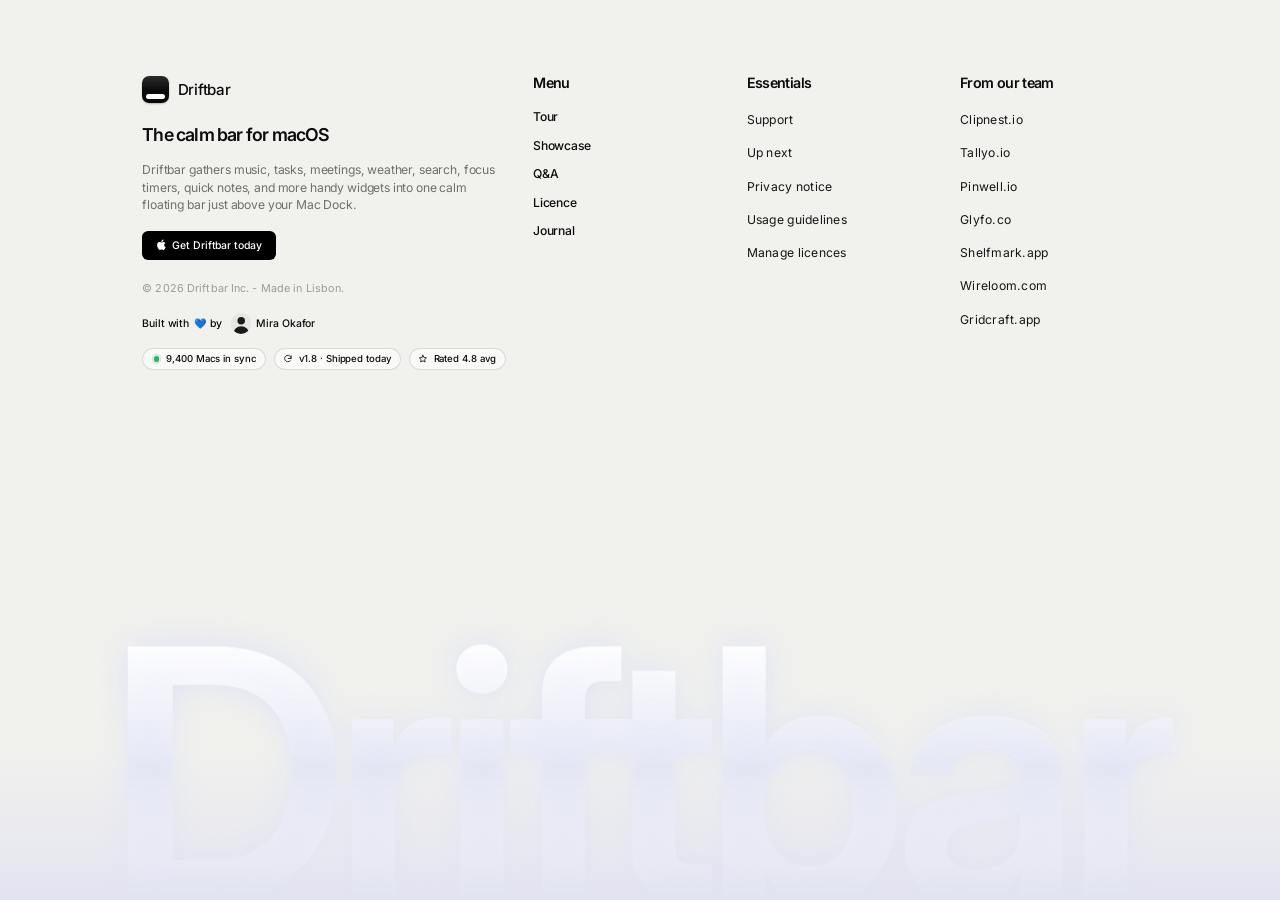
==== driftbar-meadow/index.html @ e5f06c1a "Add Driftbar meadow footer recreation" ====
<!doctype html>
<html lang="en">
<head>
<meta charset="utf-8">
<meta name="viewport" content="width=device-width, initial-scale=1">
<meta name="theme-color" content="#f1f1ee">
<meta name="description" content="Driftbar — The calm bar for macOS.">
<title>Driftbar — Meadow Footer</title>
<link rel="preconnect" href="https://fonts.googleapis.com">
<link rel="preconnect" href="https://fonts.gstatic.com" crossorigin>
<link href="https://fonts.googleapis.com/css2?family=Inter:opsz,wght@14..32,400..700&display=swap" rel="stylesheet">
<style>
:root{--paper:#f1f1ee;--ink:#0c0c0c;--body:#6f6f6c;--muted:#9c9c98;--wordmark:#efefeb;--mist:#e2e3f1;--font:"Inter",system-ui,-apple-system,"Segoe UI",Helvetica,Arial,sans-serif}
*,*::before,*::after{box-sizing:border-box}
html{-webkit-text-size-adjust:100%}
body{margin:0;background:var(--paper);color:var(--ink);font-family:var(--font);-webkit-font-smoothing:antialiased;-moz-osx-font-smoothing:grayscale}
a{color:inherit;text-decoration:none}
ul{margin:0;padding:0;list-style:none}
.footer{--u:min(100vw / 1440,100vh / 672);--u:min(100vw / 1440,100svh / 672);position:relative;height:100vh;height:100svh;background:var(--paper);overflow:hidden;isolation:isolate}
.footer__stage{position:absolute;inset:0;z-index:0}
.footer__video{display:block;width:100%;height:100%;object-fit:cover;object-position:50% 100%;transform:translateY(9%)}
.footer__stage::after{content:"";position:absolute;inset:0;background:linear-gradient(to bottom,var(--paper) 0%,rgb(241 241 238 / .96) 26%,rgb(241 241 238 / .72) 44%,rgb(241 241 238 / 0) 70%)}
.footer__wordmark{position:absolute;left:50%;bottom:calc(-2 * var(--u));transform:translateX(-50%);z-index:1;margin:0;font-size:calc(390 * var(--u));font-weight:600;line-height:.74;letter-spacing:-.045em;white-space:nowrap;pointer-events:none;user-select:none;color:rgb(232 234 250 / .4);background:linear-gradient(to bottom,rgb(255 255 255 / .78),rgb(214 218 246 / .36) 48%,rgb(255 255 255 / .62));-webkit-background-clip:text;background-clip:text;-webkit-text-fill-color:transparent;filter:drop-shadow(0 calc(-1 * var(--u)) 0 rgb(255 255 255 / .55)) drop-shadow(0 0 calc(18 * var(--u)) rgb(190 200 255 / .45))}
.footer__fog{position:absolute;inset:auto 0 0;z-index:2;height:17%;pointer-events:none;background:linear-gradient(to top,var(--mist) 0%,rgb(226 227 241 / .6) 30%,rgb(226 227 241 / 0) 100%)}
.footer__content{position:relative;z-index:3;display:grid;grid-template-columns:calc(440 * var(--u)) calc(240 * var(--u)) calc(240 * var(--u)) 1fr;align-items:start;width:calc(1440 * var(--u));margin:0 auto;padding:calc(86 * var(--u)) calc(100 * var(--u)) 0 calc(160 * var(--u))}
.brand__logo{display:inline-flex;align-items:center;gap:calc(10 * var(--u));font-size:calc(17 * var(--u));font-weight:500;letter-spacing:-.02em}
.brand__mark{position:relative;display:inline-block;width:calc(30 * var(--u));height:calc(30 * var(--u));border-radius:calc(8 * var(--u));background:linear-gradient(to bottom,#2b2b2b,#0a0a0a 55%);box-shadow:0 calc(1 * var(--u)) calc(2 * var(--u)) rgb(0 0 0 / .25)}
.brand__mark::after{content:"";position:absolute;left:13%;right:13%;bottom:14%;height:19%;border-radius:999px;background:#fff}
.brand__title{margin:calc(19 * var(--u)) 0 0;font-size:calc(20 * var(--u));font-weight:600;line-height:1.2;letter-spacing:-.045em}
.brand__text{max-width:calc(412 * var(--u));margin:calc(18 * var(--u)) 0 0;color:var(--body);font-size:calc(13.7 * var(--u));line-height:1.43;letter-spacing:-.012em}
.brand__cta{display:inline-flex;align-items:center;gap:calc(6 * var(--u));height:calc(32.5 * var(--u));margin-top:calc(20 * var(--u));padding:0 calc(16 * var(--u)) 0 calc(15 * var(--u));border-radius:calc(7 * var(--u));background:#000;color:#fff;font-size:calc(11.8 * var(--u));font-weight:500;letter-spacing:-.01em;transition:background .2s,transform .2s}
.brand__cta:hover{background:#262626;transform:translateY(-1px)}
.brand__cta svg{width:calc(13 * var(--u));height:calc(13 * var(--u));margin-top:calc(-1.5 * var(--u));flex:none}
.brand__copy{margin:calc(23 * var(--u)) 0 0;color:var(--muted);font-size:calc(12.2 * var(--u));letter-spacing:.01em}
.brand__by{display:flex;align-items:center;gap:calc(5 * var(--u));margin-top:calc(21 * var(--u));font-size:calc(11.8 * var(--u));font-weight:500;letter-spacing:-.01em}
.brand__heart{font-size:.95em}
.brand__author{display:inline-flex;align-items:center;gap:calc(6 * var(--u));margin-left:calc(5 * var(--u))}
.brand__avatar{display:inline-block;width:calc(23 * var(--u));height:calc(23 * var(--u));overflow:hidden;border-radius:50%;background:#e3e3e0}
.brand__avatar svg{display:block;width:100%;height:100%}
.brand__status{display:flex;flex-wrap:wrap;gap:calc(8 * var(--u));margin-top:calc(16 * var(--u))}
.chip{display:inline-flex;align-items:center;gap:calc(6 * var(--u));height:calc(25 * var(--u));padding:0 calc(10 * var(--u));border:1px solid rgb(12 12 12 / .12);border-radius:999px;background:rgb(255 255 255 / .55);font-size:calc(10.8 * var(--u));font-weight:500;letter-spacing:-.01em;white-space:nowrap}
.chip svg{width:calc(11 * var(--u));height:calc(11 * var(--u));fill:none;stroke:currentColor;stroke-width:2;stroke-linecap:round;stroke-linejoin:round;flex:none}
.chip__dot{width:calc(6 * var(--u));height:calc(6 * var(--u));border-radius:50%;background:#2fb36a;box-shadow:0 0 0 calc(2.5 * var(--u)) rgb(47 179 106 / .18);margin:0 calc(2 * var(--u))}
.col__title{margin:0;font-size:calc(16 * var(--u));font-weight:600;line-height:1;letter-spacing:-.045em}
.col__list{display:grid;gap:calc(20.5 * var(--u));margin-top:calc(24 * var(--u));font-size:calc(13.7 * var(--u));line-height:1.24;letter-spacing:.022em;color:#161616}
.col--menu .col__list{gap:calc(15 * var(--u));margin-top:calc(21 * var(--u));font-weight:500;letter-spacing:-.025em;color:var(--ink)}
.col__list a{transition:opacity .2s}
.col__list a:hover{opacity:.55}
@media (min-width:768px) and (max-width:1023px){.footer{--u:min(100vw / 1040,100svh / 672)}.footer__content{grid-template-columns:calc(400 * var(--u)) calc(190 * var(--u)) calc(210 * var(--u)) 1fr;width:calc(1040 * var(--u));padding:calc(64 * var(--u)) calc(40 * var(--u)) 0}.brand__text{max-width:calc(350 * var(--u))}.footer__wordmark{font-size:calc(286 * var(--u));bottom:calc(10 * var(--u))}}
@media (max-width:767px){.footer{--u:1px;display:flex;flex-direction:column;height:auto;min-height:100svh;overflow:hidden}.footer__video{object-position:50% 100%;transform:translateY(0)}.footer__stage::after{background:linear-gradient(to bottom,var(--paper) 0%,rgb(241 241 238 / .95) 50%,rgb(241 241 238 / .8) 68%,rgb(241 241 238 / 0) 90%)}.footer__content{grid-template-columns:auto auto auto;justify-content:space-between;column-gap:12px;row-gap:36px;width:100%;padding:40px 20px 0;margin-bottom:max(34vw,150px)}.brand{grid-column:1/-1}.brand__logo{gap:10px;font-size:17px}.brand__mark{width:30px;height:30px;border-radius:8px}.brand__title{margin-top:19px;font-size:21px}.brand__text{max-width:34em;margin-top:18px;font-size:14px}.brand__cta{height:38px;margin-top:20px;padding:0 18px 0 16px;border-radius:8px;font-size:13px;gap:6px}.brand__cta svg{width:14px;height:14px;margin-top:-1.5px}.brand__copy{margin-top:23px;font-size:12.5px}.brand__by{gap:5px;margin-top:21px;font-size:12.5px}.brand__author{gap:6px;margin-left:5px}.brand__avatar{width:23px;height:23px}.brand__status{gap:8px;margin-top:16px}.chip{height:28px;padding:0 10px;font-size:12px;gap:6px}.chip svg{width:11px;height:11px}.chip__dot{width:6px;height:6px}.col__title{font-size:15px}.col__list,.col--menu .col__list{gap:14px;margin-top:20px;font-size:13px;letter-spacing:0;white-space:nowrap}.footer__wordmark{bottom:5vw;font-size:27vw}.footer__fog{height:7%}}
@media (max-width:359px){.footer__content{grid-template-columns:1fr 1fr;column-gap:18px}.brand{grid-column:1/-1}.col--team{grid-column:1/-1}.col--team .col__list{grid-template-columns:1fr 1fr}}
@media (prefers-reduced-motion:reduce){.brand__cta,.col__list a{transition:none}}
</style>
</head>
<body>
<footer class="footer">
  <div class="footer__stage" aria-hidden="true"><video class="footer__video" src="https://d2ol7oe51mr4n9.cloudfront.net/user_38xzZboKViGWJOttwIXH07lWA1P/4d01c727-d9c5-47c8-a778-35a451ffd39f.mp4" poster="https://d8j0ntlcm91z4.cloudfront.net/user_38xzZboKViGWJOttwIXH07lWA1P/hf_20261014_121838_c97d0940-f430-4304-8573-4f47ee44f447.png" autoplay muted loop playsinline preload="auto"></video></div>
  <p class="footer__wordmark" aria-hidden="true">Driftbar</p>
  <div class="footer__fog" aria-hidden="true"></div>
  <div class="footer__content">
    <div class="brand">
      <a class="brand__logo" href="#" aria-label="Driftbar home"><span class="brand__mark" aria-hidden="true"></span><span>Driftbar</span></a>
      <h2 class="brand__title">The calm bar for macOS</h2>
      <p class="brand__text">Driftbar gathers music, tasks, meetings, weather, search, focus timers, quick notes, and more handy widgets into one calm floating bar just above your Mac Dock.</p>
      <a class="brand__cta" href="#"><svg viewBox="0 0 24 24" fill="currentColor" aria-hidden="true"><path d="M17.05 12.54c-.03-2.75 2.25-4.07 2.35-4.14-1.28-1.87-3.27-2.13-3.98-2.16-1.69-.17-3.3 1-4.16 1-.86 0-2.18-.97-3.59-.95-1.85.03-3.55 1.07-4.5 2.72-1.92 3.33-.49 8.25 1.38 10.95.91 1.32 2 2.8 3.43 2.75 1.38-.06 1.9-.89 3.56-.89 1.66 0 2.13.89 3.59.86 1.48-.03 2.42-1.34 3.33-2.67 1.05-1.53 1.48-3.02 1.5-3.1-.03-.01-2.88-1.1-2.91-4.37ZM14.31 4.46c.76-.92 1.27-2.2 1.13-3.46-1.09.04-2.41.73-3.19 1.64-.7.81-1.31 2.1-1.15 3.34 1.22.09 2.46-.62 3.21-1.52Z"/></svg>Get Driftbar today</a>
      <p class="brand__copy">© 2026 Driftbar Inc. - Made in Lisbon.</p>
      <p class="brand__by">Built with <span class="brand__heart" aria-label="love">💙</span> by <span class="brand__author"><span class="brand__avatar" aria-hidden="true"><svg viewBox="0 0 24 24"><rect width="24" height="24" fill="#e6e6e3"/><circle cx="12" cy="9.2" r="4.4" fill="#1b1b1b"/><path d="M3 25c0-6 4-9.4 9-9.4S21 19 21 25Z" fill="#1b1b1b"/></svg></span>Mira Okafor</span></p>
      <ul class="brand__status" aria-label="Driftbar status">
        <li class="chip"><span class="chip__dot" aria-hidden="true"></span>9,400 Macs in sync</li>
        <li class="chip"><svg viewBox="0 0 24 24" aria-hidden="true"><path d="M20 11a8 8 0 1 0-2.3 5.7"/><path d="M20 4v7h-7"/></svg>v1.8 · Shipped today</li>
        <li class="chip"><svg viewBox="0 0 24 24" aria-hidden="true"><path d="m12 3 2.7 5.6 6.1.8-4.5 4.2 1.1 6-5.4-2.9-5.4 2.9 1.1-6L3.2 9.4l6.1-.8Z"/></svg>Rated 4.8 avg</li>
      </ul>
    </div>
    <nav class="col col--menu" aria-label="Menu"><h3 class="col__title">Menu</h3><ul class="col__list"><li><a href="#">Tour</a></li><li><a href="#">Showcase</a></li><li><a href="#">Q&amp;A</a></li><li><a href="#">Licence</a></li><li><a href="#">Journal</a></li></ul></nav>
    <nav class="col" aria-label="Essentials"><h3 class="col__title">Essentials</h3><ul class="col__list"><li><a href="#">Support</a></li><li><a href="#">Up next</a></li><li><a href="#">Privacy notice</a></li><li><a href="#">Usage guidelines</a></li><li><a href="#">Manage licences</a></li></ul></nav>
    <nav class="col col--team" aria-label="From our team"><h3 class="col__title">From our team</h3><ul class="col__list"><li><a href="#">Clipnest.io</a></li><li><a href="#">Tallyo.io</a></li><li><a href="#">Pinwell.io</a></li><li><a href="#">Glyfo.co</a></li><li><a href="#">Shelfmark.app</a></li><li><a href="#">Wireloom.com</a></li><li><a href="#">Gridcraft.app</a></li></ul></nav>
  </div>
</footer>
</body>
</html>
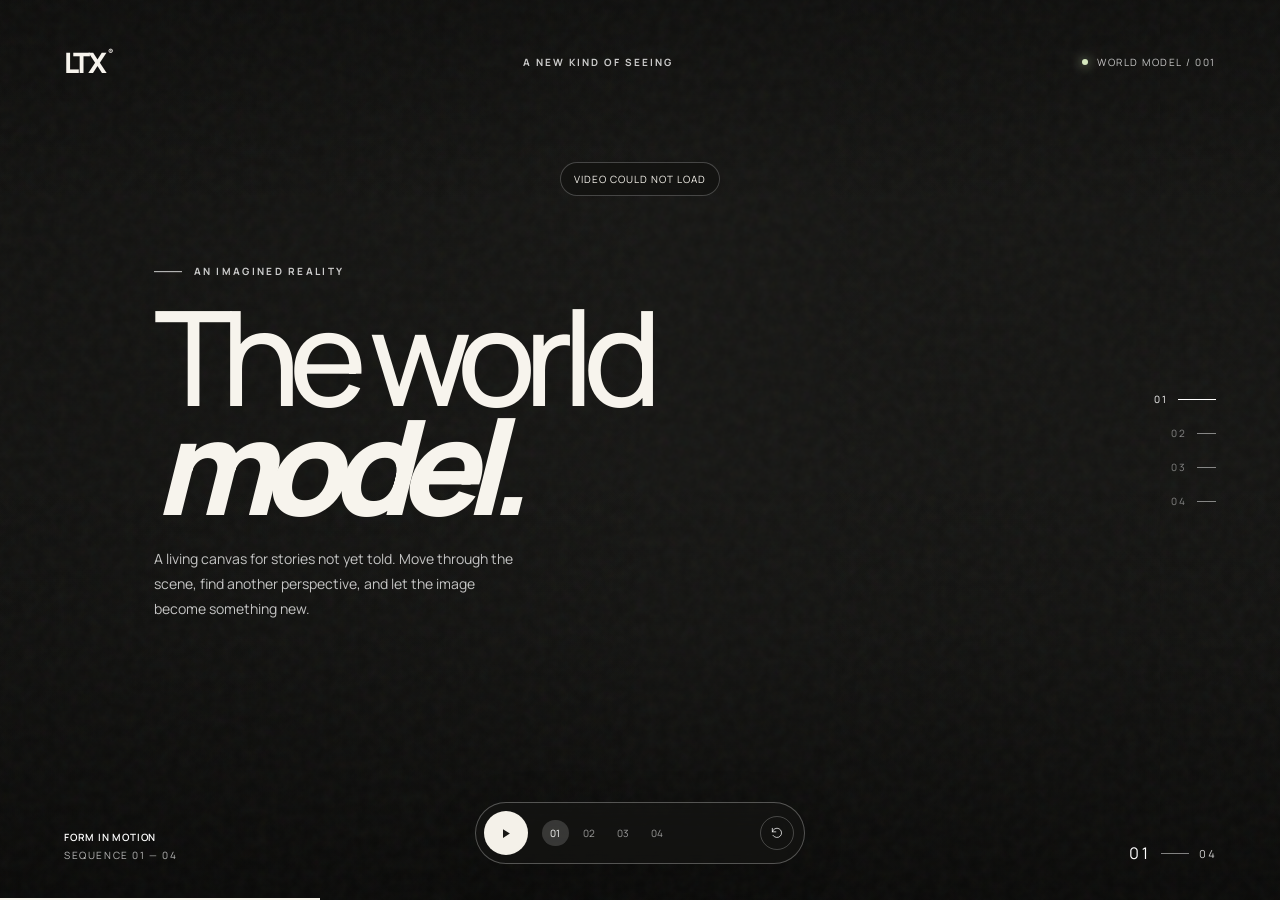
==== commit 39bd13d2: "Replace Driftbar page with LTX world model experience" ====
--- a/driftbar-meadow/index.html
+++ b/driftbar-meadow/index.html
@@ -2,79 +2,294 @@
 <html lang="en">
 <head>
 <meta charset="utf-8">
-<meta name="viewport" content="width=device-width, initial-scale=1">
-<meta name="theme-color" content="#f1f1ee">
-<meta name="description" content="Driftbar — The calm bar for macOS.">
-<title>Driftbar — Meadow Footer</title>
+<meta name="viewport" content="width=device-width, initial-scale=1, viewport-fit=cover">
+<meta name="theme-color" content="#11110f">
+<meta name="description" content="LTX — The world model. A cinematic, interactive fashion film.">
+<title>LTX — The world model</title>
 <link rel="preconnect" href="https://fonts.googleapis.com">
 <link rel="preconnect" href="https://fonts.gstatic.com" crossorigin>
-<link href="https://fonts.googleapis.com/css2?family=Inter:opsz,wght@14..32,400..700&display=swap" rel="stylesheet">
+<link href="https://fonts.googleapis.com/css2?family=Manrope:wght@400;500;600;700;800&display=swap" rel="stylesheet">
 <style>
-:root{--paper:#f1f1ee;--ink:#0c0c0c;--body:#6f6f6c;--muted:#9c9c98;--wordmark:#efefeb;--mist:#e2e3f1;--font:"Inter",system-ui,-apple-system,"Segoe UI",Helvetica,Arial,sans-serif}
-*,*::before,*::after{box-sizing:border-box}
-html{-webkit-text-size-adjust:100%}
-body{margin:0;background:var(--paper);color:var(--ink);font-family:var(--font);-webkit-font-smoothing:antialiased;-moz-osx-font-smoothing:grayscale}
-a{color:inherit;text-decoration:none}
-ul{margin:0;padding:0;list-style:none}
-.footer{--u:min(100vw / 1440,100vh / 672);--u:min(100vw / 1440,100svh / 672);position:relative;height:100vh;height:100svh;background:var(--paper);overflow:hidden;isolation:isolate}
-.footer__stage{position:absolute;inset:0;z-index:0}
-.footer__video{display:block;width:100%;height:100%;object-fit:cover;object-position:50% 100%;transform:translateY(9%)}
-.footer__stage::after{content:"";position:absolute;inset:0;background:linear-gradient(to bottom,var(--paper) 0%,rgb(241 241 238 / .96) 26%,rgb(241 241 238 / .72) 44%,rgb(241 241 238 / 0) 70%)}
-.footer__wordmark{position:absolute;left:50%;bottom:calc(-2 * var(--u));transform:translateX(-50%);z-index:1;margin:0;font-size:calc(390 * var(--u));font-weight:600;line-height:.74;letter-spacing:-.045em;white-space:nowrap;pointer-events:none;user-select:none;color:rgb(232 234 250 / .4);background:linear-gradient(to bottom,rgb(255 255 255 / .78),rgb(214 218 246 / .36) 48%,rgb(255 255 255 / .62));-webkit-background-clip:text;background-clip:text;-webkit-text-fill-color:transparent;filter:drop-shadow(0 calc(-1 * var(--u)) 0 rgb(255 255 255 / .55)) drop-shadow(0 0 calc(18 * var(--u)) rgb(190 200 255 / .45))}
-.footer__fog{position:absolute;inset:auto 0 0;z-index:2;height:17%;pointer-events:none;background:linear-gradient(to top,var(--mist) 0%,rgb(226 227 241 / .6) 30%,rgb(226 227 241 / 0) 100%)}
-.footer__content{position:relative;z-index:3;display:grid;grid-template-columns:calc(440 * var(--u)) calc(240 * var(--u)) calc(240 * var(--u)) 1fr;align-items:start;width:calc(1440 * var(--u));margin:0 auto;padding:calc(86 * var(--u)) calc(100 * var(--u)) 0 calc(160 * var(--u))}
-.brand__logo{display:inline-flex;align-items:center;gap:calc(10 * var(--u));font-size:calc(17 * var(--u));font-weight:500;letter-spacing:-.02em}
-.brand__mark{position:relative;display:inline-block;width:calc(30 * var(--u));height:calc(30 * var(--u));border-radius:calc(8 * var(--u));background:linear-gradient(to bottom,#2b2b2b,#0a0a0a 55%);box-shadow:0 calc(1 * var(--u)) calc(2 * var(--u)) rgb(0 0 0 / .25)}
-.brand__mark::after{content:"";position:absolute;left:13%;right:13%;bottom:14%;height:19%;border-radius:999px;background:#fff}
-.brand__title{margin:calc(19 * var(--u)) 0 0;font-size:calc(20 * var(--u));font-weight:600;line-height:1.2;letter-spacing:-.045em}
-.brand__text{max-width:calc(412 * var(--u));margin:calc(18 * var(--u)) 0 0;color:var(--body);font-size:calc(13.7 * var(--u));line-height:1.43;letter-spacing:-.012em}
-.brand__cta{display:inline-flex;align-items:center;gap:calc(6 * var(--u));height:calc(32.5 * var(--u));margin-top:calc(20 * var(--u));padding:0 calc(16 * var(--u)) 0 calc(15 * var(--u));border-radius:calc(7 * var(--u));background:#000;color:#fff;font-size:calc(11.8 * var(--u));font-weight:500;letter-spacing:-.01em;transition:background .2s,transform .2s}
-.brand__cta:hover{background:#262626;transform:translateY(-1px)}
-.brand__cta svg{width:calc(13 * var(--u));height:calc(13 * var(--u));margin-top:calc(-1.5 * var(--u));flex:none}
-.brand__copy{margin:calc(23 * var(--u)) 0 0;color:var(--muted);font-size:calc(12.2 * var(--u));letter-spacing:.01em}
-.brand__by{display:flex;align-items:center;gap:calc(5 * var(--u));margin-top:calc(21 * var(--u));font-size:calc(11.8 * var(--u));font-weight:500;letter-spacing:-.01em}
-.brand__heart{font-size:.95em}
-.brand__author{display:inline-flex;align-items:center;gap:calc(6 * var(--u));margin-left:calc(5 * var(--u))}
-.brand__avatar{display:inline-block;width:calc(23 * var(--u));height:calc(23 * var(--u));overflow:hidden;border-radius:50%;background:#e3e3e0}
-.brand__avatar svg{display:block;width:100%;height:100%}
-.brand__status{display:flex;flex-wrap:wrap;gap:calc(8 * var(--u));margin-top:calc(16 * var(--u))}
-.chip{display:inline-flex;align-items:center;gap:calc(6 * var(--u));height:calc(25 * var(--u));padding:0 calc(10 * var(--u));border:1px solid rgb(12 12 12 / .12);border-radius:999px;background:rgb(255 255 255 / .55);font-size:calc(10.8 * var(--u));font-weight:500;letter-spacing:-.01em;white-space:nowrap}
-.chip svg{width:calc(11 * var(--u));height:calc(11 * var(--u));fill:none;stroke:currentColor;stroke-width:2;stroke-linecap:round;stroke-linejoin:round;flex:none}
-.chip__dot{width:calc(6 * var(--u));height:calc(6 * var(--u));border-radius:50%;background:#2fb36a;box-shadow:0 0 0 calc(2.5 * var(--u)) rgb(47 179 106 / .18);margin:0 calc(2 * var(--u))}
-.col__title{margin:0;font-size:calc(16 * var(--u));font-weight:600;line-height:1;letter-spacing:-.045em}
-.col__list{display:grid;gap:calc(20.5 * var(--u));margin-top:calc(24 * var(--u));font-size:calc(13.7 * var(--u));line-height:1.24;letter-spacing:.022em;color:#161616}
-.col--menu .col__list{gap:calc(15 * var(--u));margin-top:calc(21 * var(--u));font-weight:500;letter-spacing:-.025em;color:var(--ink)}
-.col__list a{transition:opacity .2s}
-.col__list a:hover{opacity:.55}
-@media (min-width:768px) and (max-width:1023px){.footer{--u:min(100vw / 1040,100svh / 672)}.footer__content{grid-template-columns:calc(400 * var(--u)) calc(190 * var(--u)) calc(210 * var(--u)) 1fr;width:calc(1040 * var(--u));padding:calc(64 * var(--u)) calc(40 * var(--u)) 0}.brand__text{max-width:calc(350 * var(--u))}.footer__wordmark{font-size:calc(286 * var(--u));bottom:calc(10 * var(--u))}}
-@media (max-width:767px){.footer{--u:1px;display:flex;flex-direction:column;height:auto;min-height:100svh;overflow:hidden}.footer__video{object-position:50% 100%;transform:translateY(0)}.footer__stage::after{background:linear-gradient(to bottom,var(--paper) 0%,rgb(241 241 238 / .95) 50%,rgb(241 241 238 / .8) 68%,rgb(241 241 238 / 0) 90%)}.footer__content{grid-template-columns:auto auto auto;justify-content:space-between;column-gap:12px;row-gap:36px;width:100%;padding:40px 20px 0;margin-bottom:max(34vw,150px)}.brand{grid-column:1/-1}.brand__logo{gap:10px;font-size:17px}.brand__mark{width:30px;height:30px;border-radius:8px}.brand__title{margin-top:19px;font-size:21px}.brand__text{max-width:34em;margin-top:18px;font-size:14px}.brand__cta{height:38px;margin-top:20px;padding:0 18px 0 16px;border-radius:8px;font-size:13px;gap:6px}.brand__cta svg{width:14px;height:14px;margin-top:-1.5px}.brand__copy{margin-top:23px;font-size:12.5px}.brand__by{gap:5px;margin-top:21px;font-size:12.5px}.brand__author{gap:6px;margin-left:5px}.brand__avatar{width:23px;height:23px}.brand__status{gap:8px;margin-top:16px}.chip{height:28px;padding:0 10px;font-size:12px;gap:6px}.chip svg{width:11px;height:11px}.chip__dot{width:6px;height:6px}.col__title{font-size:15px}.col__list,.col--menu .col__list{gap:14px;margin-top:20px;font-size:13px;letter-spacing:0;white-space:nowrap}.footer__wordmark{bottom:5vw;font-size:27vw}.footer__fog{height:7%}}
-@media (max-width:359px){.footer__content{grid-template-columns:1fr 1fr;column-gap:18px}.brand{grid-column:1/-1}.col--team{grid-column:1/-1}.col--team .col__list{grid-template-columns:1fr 1fr}}
-@media (prefers-reduced-motion:reduce){.brand__cta,.col__list a{transition:none}}
+:root{color-scheme:dark;--bg:#11110f;--ink:#f7f4ed;--muted:rgba(247,244,237,.66);--line:rgba(255,255,255,.2);--glass:rgba(24,24,22,.38);--ease:cubic-bezier(.22,.7,.2,1);--beat-x:50%;--beat-w:0%;--font:"Manrope",system-ui,-apple-system,BlinkMacSystemFont,"Segoe UI",sans-serif}
+*{box-sizing:border-box}
+html,body{margin:0;width:100%;height:100%;overflow:hidden;background:var(--bg);color:var(--ink);font-family:var(--font);-webkit-font-smoothing:antialiased}
+button{font:inherit;color:inherit}
+button:focus-visible{outline:2px solid #f7f4ed;outline-offset:4px}
+.scene{position:relative;isolation:isolate;width:100%;height:100svh;min-height:480px;overflow:hidden;background:#25231f}
+.media{position:absolute;inset:0;z-index:-3;background:radial-gradient(ellipse at 55% 40%,#7d6a59 0,#36312b 42%,#151514 100%)}
+.media video{position:absolute;inset:0;width:100%;height:100%;object-fit:cover;object-position:center 42%;opacity:0;transition:opacity 900ms var(--ease);background:#171715}
+.media video.active{opacity:1}
+.shade{position:absolute;inset:0;z-index:-2;pointer-events:none;background:linear-gradient(180deg,rgba(10,10,9,.47) 0%,transparent 23%,transparent 52%,rgba(8,8,7,.16) 70%,rgba(8,8,7,.76) 100%),linear-gradient(90deg,rgba(8,8,7,.24),transparent 55%,rgba(8,8,7,.1))}
+.grain{position:absolute;inset:-50%;z-index:2;pointer-events:none;opacity:.08;background-image:url("data:image/svg+xml,%3Csvg viewBox='0 0 180 180' xmlns='http://www.w3.org/2000/svg'%3E%3Cfilter id='n'%3E%3CfeTurbulence type='fractalNoise' baseFrequency='.9' numOctaves='3' stitchTiles='stitch'/%3E%3C/filter%3E%3Crect width='100%25' height='100%25' filter='url(%23n)' opacity='.5'/%3E%3C/svg%3E");transform:translateZ(0)}
+.topbar{position:absolute;z-index:5;top:0;left:0;right:0;display:flex;align-items:center;justify-content:space-between;padding:clamp(22px,4vw,48px) clamp(22px,5vw,68px)}
+.brand{font-size:clamp(21px,2.2vw,29px);font-weight:800;letter-spacing:-.095em;line-height:1}
+.brand sup{font-size:8px;letter-spacing:0;vertical-align:top;margin-left:4px}
+.topnote{font-size:10px;font-weight:700;letter-spacing:.2em;text-transform:uppercase;color:rgba(255,255,255,.78)}
+.edition{display:flex;align-items:center;gap:9px;font-size:10px;letter-spacing:.15em;text-transform:uppercase;color:rgba(255,255,255,.76)}
+.pulse{width:6px;height:6px;border-radius:50%;background:#d6e8be;box-shadow:0 0 12px #d6e8be}
+.hero{position:absolute;z-index:3;left:clamp(22px,8vw,124px);top:50%;transform:translateY(-52%);max-width:min(730px,83vw);pointer-events:none}
+.eyebrow{display:flex;align-items:center;gap:12px;font-size:10px;font-weight:700;letter-spacing:.23em;text-transform:uppercase;color:rgba(255,255,255,.78);margin-bottom:23px}
+.eyebrow:before{content:"";display:block;width:28px;height:1px;background:currentColor}
+h1{font-size:clamp(52px,10.3vw,148px);font-weight:500;line-height:.83;letter-spacing:-.09em;margin:0 0 26px;max-width:8ch;text-wrap:balance}
+h1 span{display:block;font-weight:800;font-style:italic;letter-spacing:-.105em}
+.description{max-width:335px;font-size:clamp(12px,1.1vw,14px);line-height:1.8;color:rgba(255,255,255,.75);margin:0}
+.side-index{position:absolute;z-index:4;right:clamp(22px,5vw,68px);top:50%;transform:translateY(-50%);display:flex;flex-direction:column;align-items:flex-end;gap:12px}
+.side-index button{display:flex;align-items:center;gap:11px;border:0;background:none;padding:4px 0;cursor:pointer;color:rgba(255,255,255,.48);font-size:10px;letter-spacing:.13em;transition:color .25s}
+.side-index button:after{content:"";width:19px;height:1px;background:currentColor;transition:width .3s var(--ease)}
+.side-index button[aria-current="step"]{color:#fff}
+.side-index button[aria-current="step"]:after{width:38px;background:#fff}
+.bottom{position:absolute;z-index:5;left:clamp(22px,5vw,68px);right:clamp(22px,5vw,68px);bottom:clamp(20px,4vh,42px);display:grid;grid-template-columns:1fr auto 1fr;align-items:end;gap:18px}
+.caption{font-size:10px;letter-spacing:.16em;text-transform:uppercase;color:rgba(255,255,255,.7);line-height:1.8}
+.caption strong{display:block;font-weight:600;letter-spacing:.08em;color:#fff}
+.controller{justify-self:center;display:flex;align-items:center;gap:14px;padding:8px 10px 8px 8px;border:1px solid rgba(255,255,255,.28);border-radius:999px;background:var(--glass);backdrop-filter:blur(22px) saturate(125%);-webkit-backdrop-filter:blur(22px) saturate(125%);box-shadow:0 10px 44px rgba(0,0,0,.16)}
+.play{width:44px;height:44px;display:grid;place-items:center;border:0;border-radius:50%;background:#f4f1e9;color:#181815;cursor:pointer;transition:transform .25s var(--ease),background .25s}
+.play:hover{transform:scale(1.06);background:#fff}
+.play svg{width:15px;height:15px;fill:currentColor}
+.track{display:flex;align-items:center;gap:7px;min-width:clamp(104px,16vw,205px)}
+.track button{height:26px;min-width:27px;padding:0 7px;border:0;border-radius:20px;background:transparent;color:rgba(255,255,255,.58);font-size:10px;cursor:pointer;transition:background .2s,color .2s}
+.track button[aria-pressed="true"]{background:rgba(255,255,255,.16);color:#fff}
+.track button:hover{color:#fff}
+.reset{display:grid;place-items:center;width:34px;height:34px;border:1px solid rgba(255,255,255,.22);border-radius:50%;background:transparent;cursor:pointer;color:rgba(255,255,255,.85);transition:transform .3s var(--ease),background .2s}
+.reset:hover{transform:rotate(-45deg);background:rgba(255,255,255,.1)}
+.reset svg{width:14px;height:14px;fill:none;stroke:currentColor;stroke-width:1.5;stroke-linecap:round;stroke-linejoin:round}
+.counter{justify-self:end;display:flex;align-items:center;gap:10px;font-variant-numeric:tabular-nums;font-size:11px;letter-spacing:.12em;color:rgba(255,255,255,.8)}
+.counter .current{font-size:16px;color:#fff}
+.counter .dash{height:1px;width:28px;background:rgba(255,255,255,.48)}
+.beat{position:absolute;z-index:6;left:var(--beat-x);bottom:0;width:var(--beat-w);height:2px;background:#f8f5ec;transform:translateX(-50%);transition:width .45s var(--ease),left .45s var(--ease)}
+.status{position:absolute;z-index:7;left:50%;top:18%;transform:translate(-50%,-8px);opacity:0;pointer-events:none;padding:9px 13px;border:1px solid rgba(255,255,255,.22);border-radius:30px;background:rgba(15,15,14,.48);backdrop-filter:blur(12px);font-size:10px;letter-spacing:.1em;text-transform:uppercase;transition:opacity .25s,transform .25s}
+.status.show{opacity:1;transform:translate(-50%,0)}
+.loading{position:absolute;z-index:4;inset:0;display:grid;place-items:center;pointer-events:none;opacity:0;transition:opacity .3s}
+.loading.show{opacity:1}
+.loading span{width:30px;height:30px;border:1px solid rgba(255,255,255,.22);border-top-color:#fff;border-radius:50%;animation:spin .8s linear infinite}
+@keyframes spin{to{transform:rotate(360deg)}}
+@media(min-width:1100px){.hero{left:12vw}.description{max-width:360px}}
+@media(max-width:640px){.scene{min-height:520px}.topbar{padding:23px 22px}.topnote{display:none}.edition{font-size:9px}.hero{top:44%;left:24px;max-width:calc(100% - 48px);transform:translateY(-45%)}.eyebrow{margin-bottom:18px;font-size:9px}h1{font-size:clamp(55px,16vw,94px);margin-bottom:20px}.description{font-size:12px;max-width:285px}.side-index{right:23px;top:auto;bottom:150px;transform:none;gap:8px}.side-index button{font-size:9px}.side-index button:after{width:12px}.side-index button[aria-current="step"]:after{width:25px}.bottom{left:20px;right:20px;bottom:22px;grid-template-columns:1fr auto;gap:13px;align-items:center}.caption{font-size:9px;grid-column:1;grid-row:1}.controller{grid-column:1 / -1;grid-row:2;justify-self:stretch;justify-content:center;gap:12px;padding:7px}.play{width:42px;height:42px}.track{min-width:0;flex:1;justify-content:center;gap:4px}.track button{min-width:25px;padding:0 6px}.reset{flex-shrink:0}.counter{grid-column:2;grid-row:1}.beat{height:2px}}
+@media(max-height:600px) and (min-width:641px){.hero{top:46%}h1{font-size:clamp(50px,8vw,104px)}.eyebrow{margin-bottom:13px}.description{font-size:12px}.bottom{bottom:16px}.topbar{padding-top:20px}}
+@media(prefers-reduced-motion:reduce){*,*::before,*::after{animation-duration:.01ms!important;animation-iteration-count:1!important;scroll-behavior:auto!important;transition-duration:.01ms!important}}
 </style>
 </head>
 <body>
-<footer class="footer">
-  <div class="footer__stage" aria-hidden="true"><video class="footer__video" src="https://d2ol7oe51mr4n9.cloudfront.net/user_38xzZboKViGWJOttwIXH07lWA1P/4d01c727-d9c5-47c8-a778-35a451ffd39f.mp4" poster="https://d8j0ntlcm91z4.cloudfront.net/user_38xzZboKViGWJOttwIXH07lWA1P/hf_20261014_121838_c97d0940-f430-4304-8573-4f47ee44f447.png" autoplay muted loop playsinline preload="auto"></video></div>
-  <p class="footer__wordmark" aria-hidden="true">Driftbar</p>
-  <div class="footer__fog" aria-hidden="true"></div>
-  <div class="footer__content">
-    <div class="brand">
-      <a class="brand__logo" href="#" aria-label="Driftbar home"><span class="brand__mark" aria-hidden="true"></span><span>Driftbar</span></a>
-      <h2 class="brand__title">The calm bar for macOS</h2>
-      <p class="brand__text">Driftbar gathers music, tasks, meetings, weather, search, focus timers, quick notes, and more handy widgets into one calm floating bar just above your Mac Dock.</p>
-      <a class="brand__cta" href="#"><svg viewBox="0 0 24 24" fill="currentColor" aria-hidden="true"><path d="M17.05 12.54c-.03-2.75 2.25-4.07 2.35-4.14-1.28-1.87-3.27-2.13-3.98-2.16-1.69-.17-3.3 1-4.16 1-.86 0-2.18-.97-3.59-.95-1.85.03-3.55 1.07-4.5 2.72-1.92 3.33-.49 8.25 1.38 10.95.91 1.32 2 2.8 3.43 2.75 1.38-.06 1.9-.89 3.56-.89 1.66 0 2.13.89 3.59.86 1.48-.03 2.42-1.34 3.33-2.67 1.05-1.53 1.48-3.02 1.5-3.1-.03-.01-2.88-1.1-2.91-4.37ZM14.31 4.46c.76-.92 1.27-2.2 1.13-3.46-1.09.04-2.41.73-3.19 1.64-.7.81-1.31 2.1-1.15 3.34 1.22.09 2.46-.62 3.21-1.52Z"/></svg>Get Driftbar today</a>
-      <p class="brand__copy">© 2026 Driftbar Inc. - Made in Lisbon.</p>
-      <p class="brand__by">Built with <span class="brand__heart" aria-label="love">💙</span> by <span class="brand__author"><span class="brand__avatar" aria-hidden="true"><svg viewBox="0 0 24 24"><rect width="24" height="24" fill="#e6e6e3"/><circle cx="12" cy="9.2" r="4.4" fill="#1b1b1b"/><path d="M3 25c0-6 4-9.4 9-9.4S21 19 21 25Z" fill="#1b1b1b"/></svg></span>Mira Okafor</span></p>
-      <ul class="brand__status" aria-label="Driftbar status">
-        <li class="chip"><span class="chip__dot" aria-hidden="true"></span>9,400 Macs in sync</li>
-        <li class="chip"><svg viewBox="0 0 24 24" aria-hidden="true"><path d="M20 11a8 8 0 1 0-2.3 5.7"/><path d="M20 4v7h-7"/></svg>v1.8 · Shipped today</li>
-        <li class="chip"><svg viewBox="0 0 24 24" aria-hidden="true"><path d="m12 3 2.7 5.6 6.1.8-4.5 4.2 1.1 6-5.4-2.9-5.4 2.9 1.1-6L3.2 9.4l6.1-.8Z"/></svg>Rated 4.8 avg</li>
-      </ul>
+<main class="scene" id="scene" aria-label="LTX interactive fashion film">
+  <div class="media" id="media" aria-hidden="true">
+    <video class="active" data-clip="0" playsinline muted preload="auto" poster=""></video>
+    <video data-clip="1" playsinline muted preload="auto"></video>
+    <video data-clip="2" playsinline muted preload="auto"></video>
+    <video data-clip="3" playsinline muted preload="auto"></video>
+  </div>
+  <div class="shade"></div><div class="grain"></div>
+  <header class="topbar">
+    <div class="brand" aria-label="LTX">LTX<sup>®</sup></div>
+    <div class="topnote">A new kind of seeing</div>
+    <div class="edition"><span class="pulse"></span> World model / 001</div>
+  </header>
+  <section class="hero" aria-labelledby="headline">
+    <div class="eyebrow" id="eyebrow">An imagined reality</div>
+    <h1 id="headline">The world <span>model.</span></h1>
+    <p class="description" id="description">A living canvas for stories not yet told. Move through the scene, find another perspective, and let the image become something new.</p>
+  </section>
+  <nav class="side-index" aria-label="Film scenes">
+    <button type="button" data-scene="0" aria-current="step"><span>01</span></button>
+    <button type="button" data-scene="1"><span>02</span></button>
+    <button type="button" data-scene="2"><span>03</span></button>
+    <button type="button" data-scene="3"><span>04</span></button>
+  </nav>
+  <div class="status" id="status" role="status" aria-live="polite">Loading scene</div>
+  <div class="loading" id="loading" aria-hidden="true"><span></span></div>
+  <footer class="bottom">
+    <div class="caption"><strong id="scene-name">Form in motion</strong><span id="scene-sub">Sequence 01 — 04</span></div>
+    <div class="controller" aria-label="Film controls">
+      <button class="play" id="play" type="button" aria-label="Play film" title="Play or pause">
+        <svg id="play-icon" viewBox="0 0 24 24" aria-hidden="true"><path d="M8 5v14l11-7z"/></svg>
+      </button>
+      <div class="track" aria-label="Choose scene">
+        <button type="button" data-scene="0" aria-pressed="true">01</button>
+        <button type="button" data-scene="1" aria-pressed="false">02</button>
+        <button type="button" data-scene="2" aria-pressed="false">03</button>
+        <button type="button" data-scene="3" aria-pressed="false">04</button>
+      </div>
+      <button class="reset" id="reset" type="button" aria-label="Restart current scene" title="Restart scene">
+        <svg viewBox="0 0 24 24" aria-hidden="true"><path d="M4 10a8 8 0 1 1 1 6M4 4v6h6"/></svg>
+      </button>
     </div>
-    <nav class="col col--menu" aria-label="Menu"><h3 class="col__title">Menu</h3><ul class="col__list"><li><a href="#">Tour</a></li><li><a href="#">Showcase</a></li><li><a href="#">Q&amp;A</a></li><li><a href="#">Licence</a></li><li><a href="#">Journal</a></li></ul></nav>
-    <nav class="col" aria-label="Essentials"><h3 class="col__title">Essentials</h3><ul class="col__list"><li><a href="#">Support</a></li><li><a href="#">Up next</a></li><li><a href="#">Privacy notice</a></li><li><a href="#">Usage guidelines</a></li><li><a href="#">Manage licences</a></li></ul></nav>
-    <nav class="col col--team" aria-label="From our team"><h3 class="col__title">From our team</h3><ul class="col__list"><li><a href="#">Clipnest.io</a></li><li><a href="#">Tallyo.io</a></li><li><a href="#">Pinwell.io</a></li><li><a href="#">Glyfo.co</a></li><li><a href="#">Shelfmark.app</a></li><li><a href="#">Wireloom.com</a></li><li><a href="#">Gridcraft.app</a></li></ul></nav>
-  </div>
-</footer>
+    <div class="counter" aria-label="Current scene"><span class="current" id="counter-current">01</span><span class="dash"></span><span>04</span></div>
+  </footer>
+  <div class="beat" id="beat" aria-hidden="true"></div>
+</main>
+<script>
+(() => {
+  'use strict';
+  const base = 'https://pub-86dc5b5484314368ac5436a674b0d919.r2.dev/designs/';
+  const clips = [
+    {forward:'video-1.mp4',reverse:'video-1-reverse.mp4',name:'Form in motion',sub:'Sequence 01 — 04',eyebrow:'An imagined reality',description:'A living canvas for stories not yet told. Move through the scene, find another perspective, and let the image become something new.'},
+    {forward:'video-2.mp4',reverse:'video-2-reverse.mp4',name:'A different angle',sub:'Sequence 02 — 04',eyebrow:'Beyond the familiar',description:'Shape, texture, and movement meet in a world that feels almost within reach.'},
+    {forward:'video-3.mp4',reverse:'video-3-reverse.mp4',name:'The in-between',sub:'Sequence 03 — 04',eyebrow:'Made of possibility',description:'A fleeting gesture becomes a place to explore. The next frame is yours to discover.'},
+    {forward:'video-4.mp4',reverse:'video-4-reverse.mp4',name:'Worlds unfolding',sub:'Sequence 04 — 04',eyebrow:'Stay in the moment',description:'Every ending opens another door. Return to the beginning, or take the long way around.'}
+  ];
+  const videos = [...document.querySelectorAll('video[data-clip]')];
+  const sceneButtons = [...document.querySelectorAll('[data-scene]')];
+  const playButton = document.getElementById('play');
+  const playIcon = document.getElementById('play-icon');
+  const resetButton = document.getElementById('reset');
+  const status = document.getElementById('status');
+  const loading = document.getElementById('loading');
+  const sceneName = document.getElementById('scene-name');
+  const sceneSub = document.getElementById('scene-sub');
+  const eyebrow = document.getElementById('eyebrow');
+  const description = document.getElementById('description');
+  const counter = document.getElementById('counter-current');
+  const beat = document.getElementById('beat');
+  const reducedMotion = window.matchMedia('(prefers-reduced-motion: reduce)').matches;
+  let current = 0, playing = false, direction = 1, transitioning = false, statusTimer = 0, generation = 0;
+  const loaded = new Set();
+
+  function showStatus(message) {
+    status.textContent = message;
+    status.classList.add('show');
+    window.clearTimeout(statusTimer);
+    statusTimer = window.setTimeout(() => status.classList.remove('show'), 1800);
+  }
+  function setPlaying(value) {
+    playing = value;
+    playButton.setAttribute('aria-label', value ? 'Pause film' : 'Play film');
+    playIcon.innerHTML = value ? '<path d="M7 5h4v14H7zM14 5h4v14h-4z"/>' : '<path d="M8 5v14l11-7z"/>';
+    if (!value) videos.forEach(v => { if (!v.paused) v.pause(); });
+  }
+  function configureVideo(video, index, reverse) {
+    const clip = clips[index];
+    const file = reverse ? clip.reverse : clip.forward;
+    const url = base + file;
+    if (video.dataset.src !== url) {
+      video.pause();
+      video.src = url;
+      video.dataset.src = url;
+      video.load();
+    }
+    video.muted = true;
+    video.playsInline = true;
+    return video;
+  }
+  function activeVideo() { return videos.find(v => v.classList.contains('active')) || videos[0]; }
+  function setMetadata(index) {
+    const item = clips[index];
+    sceneName.textContent = item.name;
+    sceneSub.textContent = item.sub;
+    eyebrow.textContent = item.eyebrow;
+    description.textContent = item.description;
+    counter.textContent = String(index + 1).padStart(2,'0');
+    sceneButtons.forEach(button => {
+      const selected = Number(button.dataset.scene) === index;
+      if (button.closest('.side-index')) {
+        if (selected) button.setAttribute('aria-current','step'); else button.removeAttribute('aria-current');
+      } else button.setAttribute('aria-pressed', String(selected));
+    });
+    beat.style.setProperty('--beat-x', ((index + .5) / clips.length * 100) + '%');
+    beat.style.setProperty('--beat-w', ((index + 1) / clips.length * 100) + '%');
+  }
+  async function safePlay(video, token) {
+    try {
+      const promise = video.play();
+      if (promise && typeof promise.then === 'function') await promise;
+      if (token !== generation) { video.pause(); return false; }
+      return true;
+    } catch (error) {
+      if (token === generation) {
+        setPlaying(false);
+        showStatus('Tap play to start the film');
+      }
+      return false;
+    }
+  }
+  async function goTo(index, options = {}) {
+    const next = (index + clips.length) % clips.length;
+    const token = ++generation;
+    transitioning = true;
+    current = next;
+    direction = options.reverse ? -1 : 1;
+    setMetadata(current);
+    loading.classList.add('show');
+    const oldVideo = activeVideo();
+    const nextVideo = videos.find(v => v !== oldVideo) || videos[0];
+    nextVideo.classList.remove('active');
+    configureVideo(nextVideo, current, direction < 0);
+    nextVideo.currentTime = 0;
+    nextVideo.oncanplay = null;
+    const ready = await new Promise(resolve => {
+      let finished = false;
+      const done = result => { if (finished) return; finished = true; clearTimeout(timeout); nextVideo.removeEventListener('canplay', onReady); nextVideo.removeEventListener('error', onError); resolve(result); };
+      const onReady = () => done(true);
+      const onError = () => done(false);
+      const timeout = setTimeout(() => done(false), 9000);
+      nextVideo.addEventListener('canplay', onReady, {once:true});
+      nextVideo.addEventListener('error', onError, {once:true});
+      if (nextVideo.readyState >= 3) done(true);
+      nextVideo.load();
+    });
+    if (token !== generation) return;
+    loading.classList.remove('show');
+    transitioning = false;
+    if (!ready) {
+      showStatus('Scene unavailable — check your connection');
+      oldVideo.classList.add('active');
+      return;
+    }
+    videos.forEach(v => { if (v !== nextVideo) { v.classList.remove('active'); v.pause(); } });
+    nextVideo.classList.add('active');
+    if (playing) {
+      const ok = await safePlay(nextVideo, token);
+      if (ok) showStatus(direction < 0 ? 'Rewinding scene' : 'Scene ready');
+    } else {
+      nextVideo.pause();
+      showStatus('Scene ' + String(current + 1).padStart(2,'0'));
+    }
+  }
+  playButton.addEventListener('click', async () => {
+    if (transitioning) return;
+    if (playing) { setPlaying(false); showStatus('Paused'); return; }
+    setPlaying(true);
+    const token = generation;
+    const video = activeVideo();
+    if (!video.dataset.src) configureVideo(video, current, direction < 0);
+    if (video.ended) video.currentTime = 0;
+    const ok = await safePlay(video, token);
+    if (ok) showStatus('Playing');
+  });
+  resetButton.addEventListener('click', async () => {
+    setPlaying(true);
+    await goTo(current, {reverse:false});
+    const video = activeVideo();
+    video.currentTime = 0;
+    await safePlay(video, generation);
+  });
+  sceneButtons.forEach(button => button.addEventListener('click', () => {
+    const next = Number(button.dataset.scene);
+    if (next === current && !transitioning) {
+      const video = activeVideo();
+      if (video.ended) { video.currentTime = 0; setPlaying(true); safePlay(video, generation); }
+      return;
+    }
+    setPlaying(true);
+    goTo(next, {reverse:false});
+  }));
+  videos.forEach(video => {
+    video.addEventListener('ended', () => {
+      if (video !== activeVideo() || !playing) return;
+      const next = current + 1;
+      if (next < clips.length) goTo(next, {reverse:false});
+      else { setPlaying(false); video.currentTime = 0; showStatus('End of film'); }
+    });
+    video.addEventListener('waiting', () => { if (video === activeVideo() && playing) loading.classList.add('show'); });
+    video.addEventListener('playing', () => { if (video === activeVideo()) loading.classList.remove('show'); });
+    video.addEventListener('error', () => { if (video === activeVideo()) { loading.classList.remove('show'); showStatus('Video could not load'); } });
+  });
+  document.addEventListener('visibilitychange', () => {
+    if (document.hidden && playing) setPlaying(false);
+  });
+  // Start on a still frame; playback begins only after a user gesture.
+  configureVideo(videos[0], 0, false);
+  setMetadata(0);
+  videos[0].addEventListener('loadeddata', () => loaded.add(0), {once:true});
+  setPlaying(false);
+})();
+</script>
 </body>
 </html>
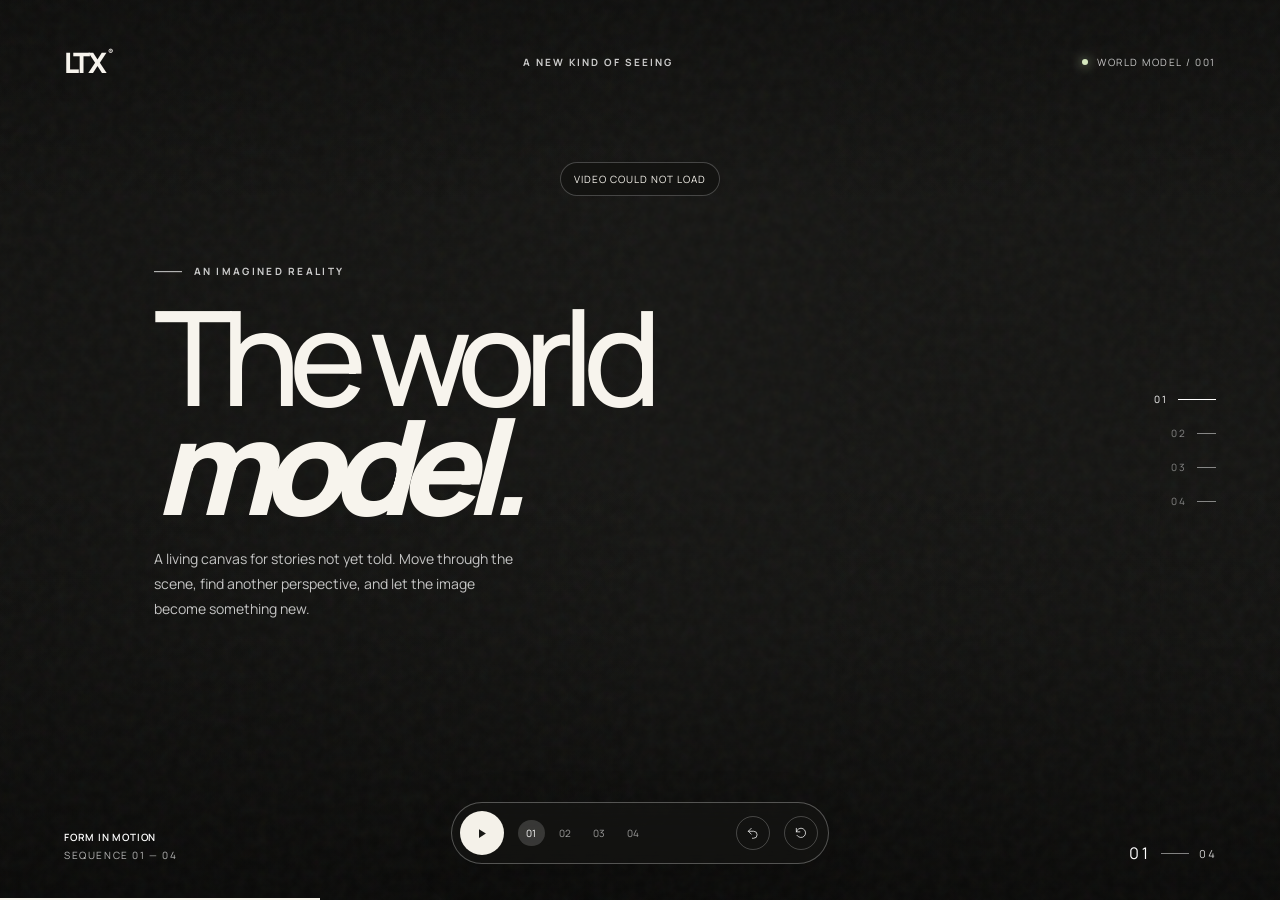
==== commit 23f51501: "Add reverse playback control to LTX film" ====
--- a/driftbar-meadow/index.html
+++ b/driftbar-meadow/index.html
@@ -107,6 +107,9 @@
         <button type="button" data-scene="2" aria-pressed="false">03</button>
         <button type="button" data-scene="3" aria-pressed="false">04</button>
       </div>
+      <button class="reset" id="reverse" type="button" aria-label="Play current scene in reverse" title="Toggle reverse playback" aria-pressed="false">
+        <svg viewBox="0 0 24 24" aria-hidden="true"><path d="M9 14 4 9l5-5M4 9h9a6 6 0 0 1 0 12h-2"/></svg>
+      </button>
       <button class="reset" id="reset" type="button" aria-label="Restart current scene" title="Restart scene">
         <svg viewBox="0 0 24 24" aria-hidden="true"><path d="M4 10a8 8 0 1 1 1 6M4 4v6h6"/></svg>
       </button>
@@ -130,6 +133,7 @@
   const playButton = document.getElementById('play');
   const playIcon = document.getElementById('play-icon');
   const resetButton = document.getElementById('reset');
+  const reverseButton = document.getElementById('reverse');
   const status = document.getElementById('status');
   const loading = document.getElementById('loading');
   const sceneName = document.getElementById('scene-name');
@@ -253,7 +257,17 @@
     const ok = await safePlay(video, token);
     if (ok) showStatus('Playing');
   });
+  reverseButton.addEventListener('click', async () => {
+    const wasPlaying = playing;
+    direction = direction === 1 ? -1 : 1;
+    reverseButton.setAttribute('aria-pressed', String(direction < 0));
+    reverseButton.setAttribute('aria-label', direction < 0 ? 'Play current scene forward' : 'Play current scene in reverse');
+    setPlaying(wasPlaying || true);
+    await goTo(current, {reverse:direction < 0});
+  });
   resetButton.addEventListener('click', async () => {
+    direction = 1;
+    reverseButton.setAttribute('aria-pressed', 'false');
     setPlaying(true);
     await goTo(current, {reverse:false});
     const video = activeVideo();
